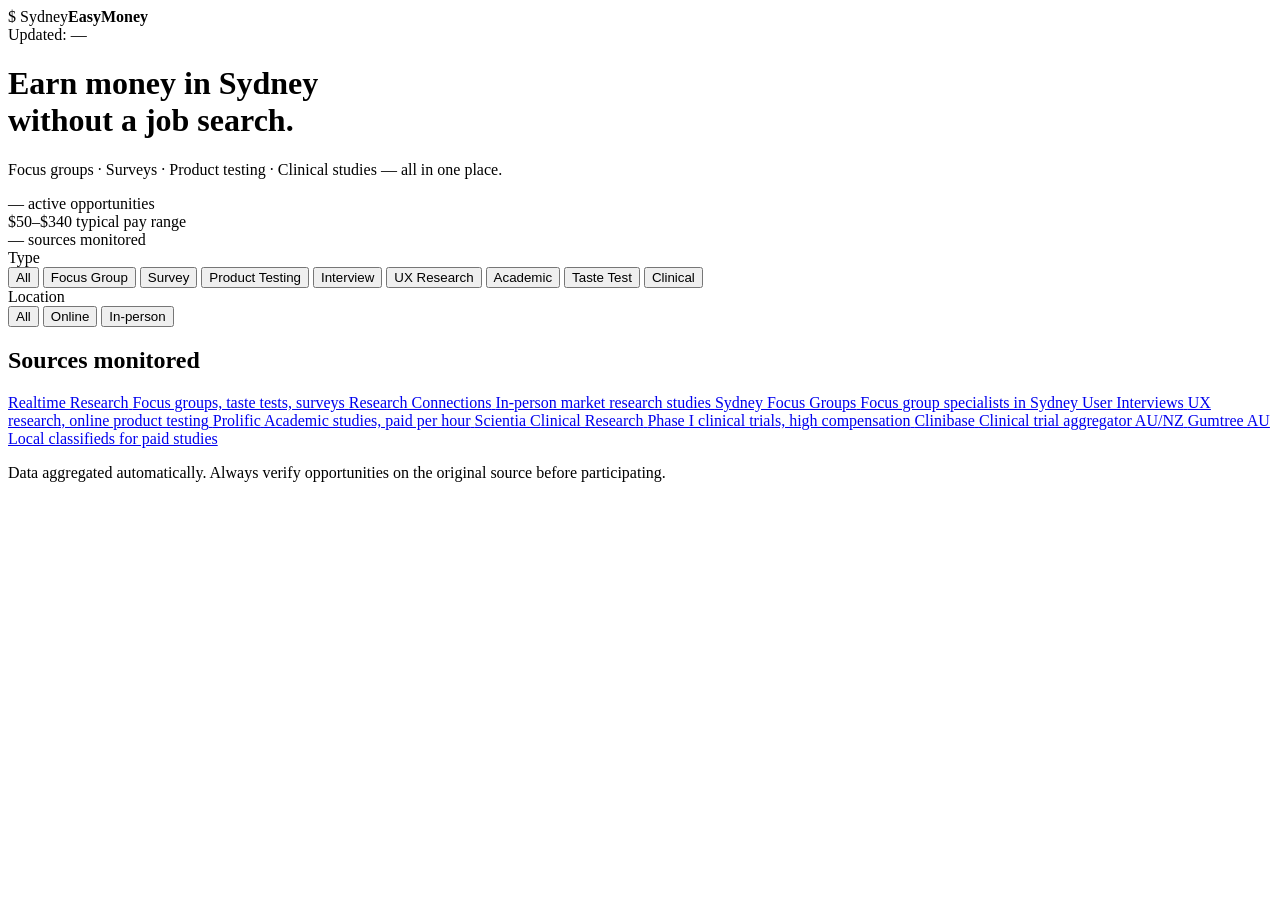
==== docs/index.html @ 599e1da1 "Create index.html" ====
<!DOCTYPE html>
<html lang="en">
<head>
  <meta charset="UTF-8" />
  <meta name="viewport" content="width=device-width, initial-scale=1.0" />
  <title>Sydney Easy Money — Ways to earn money in Sydney</title>
  <meta name="description" content="Find focus groups, market research studies, product testing and more in Sydney. Updated daily." />
  <link rel="preconnect" href="https://fonts.googleapis.com" />
  <link href="https://fonts.googleapis.com/css2?family=Space+Grotesk:wght@400;500;600;700&family=Space+Mono:wght@400;700&display=swap" rel="stylesheet" />
  <link rel="stylesheet" href="css/style.css" />
</head>
<body>

  <header class="header">
    <div class="container">
      <div class="header-inner">
        <div class="logo">
          <span class="logo-icon">$</span>
          <span class="logo-text">Sydney<strong>EasyMoney</strong></span>
        </div>
        <div class="meta">
          <span class="update-label">Updated:</span>
          <span id="last-updated" class="update-time">—</span>
        </div>
      </div>
      <h1 class="hero-title">Earn money in Sydney<br /><span class="accent">without a job search.</span></h1>
      <p class="hero-sub">Focus groups · Surveys · Product testing · Clinical studies — all in one place.</p>
    </div>
  </header>

  <main class="container main">

    <!-- Stats bar -->
    <div class="stats-bar">
      <div class="stat">
        <span id="stat-total" class="stat-num">—</span>
        <span class="stat-label">active opportunities</span>
      </div>
      <div class="stat">
        <span class="stat-num">$50–$340</span>
        <span class="stat-label">typical pay range</span>
      </div>
      <div class="stat">
        <span class="stat-num" id="stat-sources">—</span>
        <span class="stat-label">sources monitored</span>
      </div>
    </div>

    <!-- Filters -->
    <div class="filters">
      <div class="filter-group">
        <label class="filter-label">Type</label>
        <div class="filter-pills" id="type-filters">
          <button class="pill active" data-filter="type" data-value="all">All</button>
          <button class="pill" data-filter="type" data-value="Focus Group">Focus Group</button>
          <button class="pill" data-filter="type" data-value="Online Survey">Survey</button>
          <button class="pill" data-filter="type" data-value="Product Testing">Product Testing</button>
          <button class="pill" data-filter="type" data-value="Interview">Interview</button>
          <button class="pill" data-filter="type" data-value="User Research">UX Research</button>
          <button class="pill" data-filter="type" data-value="Academic Research">Academic</button>
          <button class="pill" data-filter="type" data-value="Taste Test">Taste Test</button>
          <button class="pill" data-filter="type" data-value="Clinical Study">Clinical</button>
        </div>
      </div>
      <div class="filter-group">
        <label class="filter-label">Location</label>
        <div class="filter-pills">
          <button class="pill active" data-filter="location" data-value="all">All</button>
          <button class="pill" data-filter="location" data-value="online">Online</button>
          <button class="pill" data-filter="location" data-value="presencial">In-person</button>
        </div>
      </div>
    </div>

    <!-- Cards grid -->
    <div id="cards-grid" class="cards-grid"></div>

    <!-- Empty state -->
    <div id="empty-state" class="empty-state" style="display:none;">
      <p>No opportunities match this filter right now.</p>
      <button class="btn-reset" onclick="resetFilters()">View all</button>
    </div>

    <!-- Sources section -->
    <section class="sources-section">
      <h2 class="sources-title">Sources monitored</h2>
      <div class="sources-grid">
        <a href="https://rtr.com.au/projects/" target="_blank" class="source-card">
          <span class="source-name">Realtime Research</span>
          <span class="source-desc">Focus groups, taste tests, surveys</span>
        </a>
        <a href="https://researchconnections.com.au/" target="_blank" class="source-card">
          <span class="source-name">Research Connections</span>
          <span class="source-desc">In-person market research studies</span>
        </a>
        <a href="https://www.sydneyfocusgroups.com.au/" target="_blank" class="source-card">
          <span class="source-name">Sydney Focus Groups</span>
          <span class="source-desc">Focus group specialists in Sydney</span>
        </a>
        <a href="https://app.userinterviews.com/studies" target="_blank" class="source-card">
          <span class="source-name">User Interviews</span>
          <span class="source-desc">UX research, online product testing</span>
        </a>
        <a href="https://www.prolific.com" target="_blank" class="source-card">
          <span class="source-name">Prolific</span>
          <span class="source-desc">Academic studies, paid per hour</span>
        </a>
        <a href="https://www.scientiaclinicalresearch.com.au/find-a-study/" target="_blank" class="source-card">
          <span class="source-name">Scientia Clinical Research</span>
          <span class="source-desc">Phase I clinical trials, high compensation</span>
        </a>
        <a href="https://clinibase.com/current-trials/" target="_blank" class="source-card">
          <span class="source-name">Clinibase</span>
          <span class="source-desc">Clinical trial aggregator AU/NZ</span>
        </a>
        <a href="https://www.gumtree.com.au/s-jobs/sydney/paid+research/k0c9300l3005796" target="_blank" class="source-card">
          <span class="source-name">Gumtree AU</span>
          <span class="source-desc">Local classifieds for paid studies</span>
        </a>
      </div>
    </section>

  </main>

  <footer class="footer">
    <div class="container">
      <p>Data aggregated automatically. Always verify opportunities on the original source before participating.</p>
    </div>
  </footer>

  <script src="js/app.js"></script>
</body>
</html>
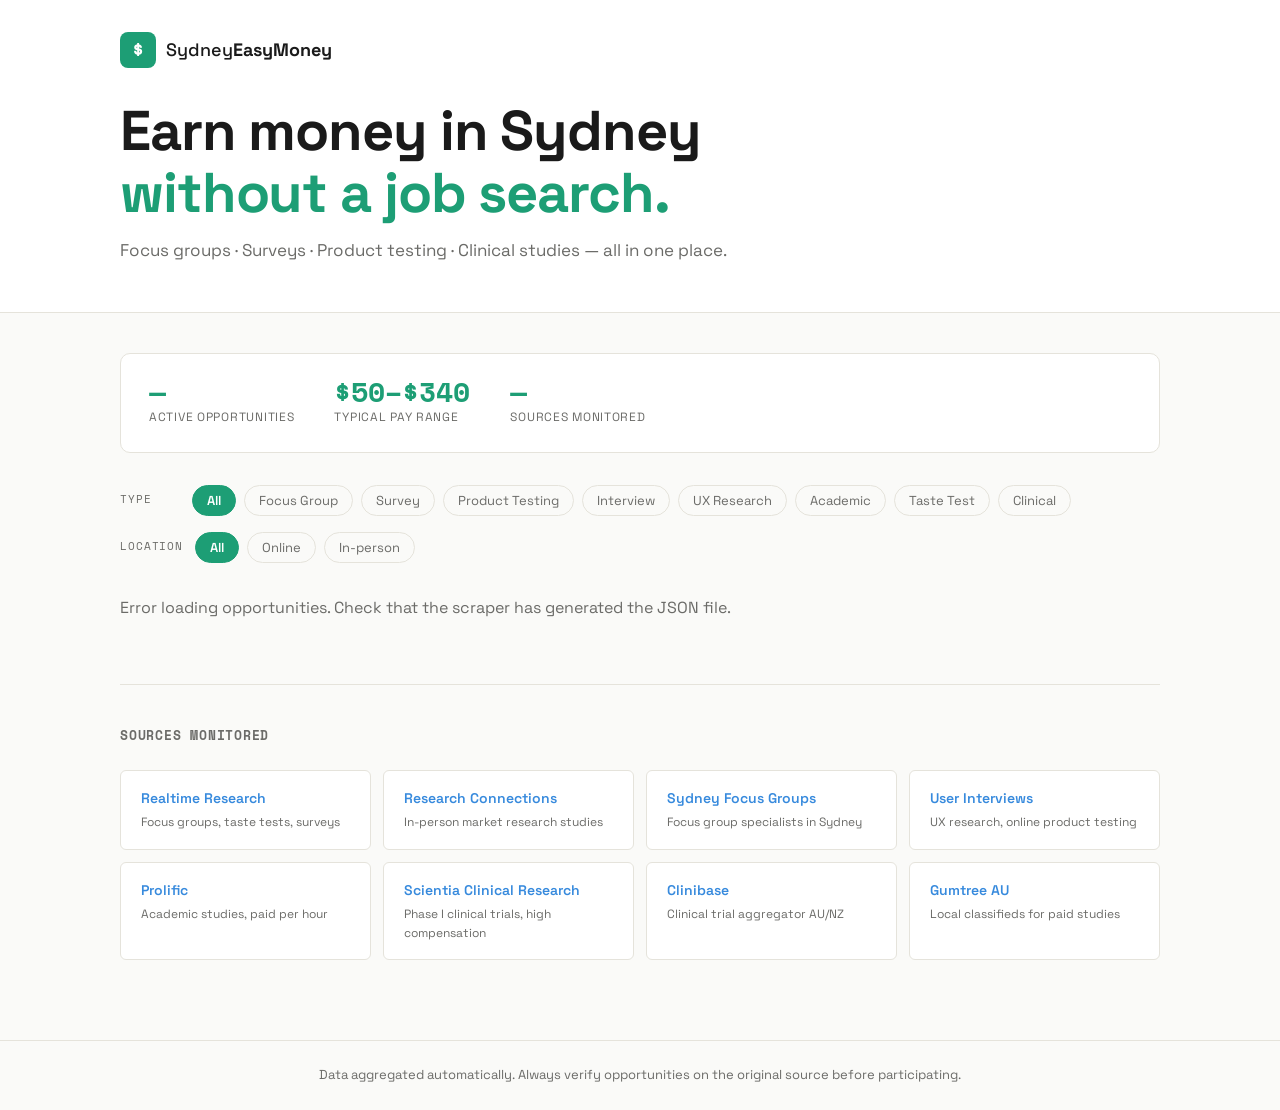
==== commit 33baecae: "Add files via upload" ====
--- a/docs/index.html
+++ b/docs/index.html
@@ -17,10 +17,6 @@
         <div class="logo">
           <span class="logo-icon">$</span>
           <span class="logo-text">Sydney<strong>EasyMoney</strong></span>
-        </div>
-        <div class="meta">
-          <span class="update-label">Updated:</span>
-          <span id="last-updated" class="update-time">—</span>
         </div>
       </div>
       <h1 class="hero-title">Earn money in Sydney<br /><span class="accent">without a job search.</span></h1>
--- a/docs/css/style.css
+++ b/docs/css/style.css
@@ -0,0 +1,377 @@
+/* ─── Tokens ─────────────────────────────────────────── */
+:root {
+  --bg: #fafaf8;
+  --surface: #ffffff;
+  --surface-2: #f1efe8;
+  --border: #e5e3db;
+  --text: #1a1a1a;
+  --text-muted: #6b6b68;
+  --accent: #1d9e75;        /* teal — money, growth */
+  --accent-dim: rgba(29,158,117,0.10);
+  --accent-2: #378add;      /* blue for secondary */
+  --red: #c0392b;
+  --radius: 10px;
+  --radius-sm: 6px;
+  --font-display: 'Space Grotesk', sans-serif;
+  --font-mono: 'Space Mono', monospace;
+}
+
+/* ─── Reset ──────────────────────────────────────────── */
+*, *::before, *::after { box-sizing: border-box; margin: 0; padding: 0; }
+html { scroll-behavior: smooth; }
+body {
+  background: var(--bg);
+  color: var(--text);
+  font-family: var(--font-display);
+  font-size: 16px;
+  line-height: 1.6;
+  -webkit-font-smoothing: antialiased;
+}
+a { color: inherit; text-decoration: none; }
+
+/* ─── Layout ──────────────────────────────────────────── */
+.container {
+  max-width: 1080px;
+  margin: 0 auto;
+  padding: 0 20px;
+}
+
+/* ─── Header ─────────────────────────────────────────── */
+.header {
+  background: var(--surface);
+  border-bottom: 1px solid var(--border);
+  padding: 32px 0 48px;
+}
+
+.header-inner {
+  display: flex;
+  align-items: center;
+  justify-content: space-between;
+  margin-bottom: 32px;
+}
+
+.logo {
+  display: flex;
+  align-items: center;
+  gap: 10px;
+  font-size: 18px;
+  font-weight: 500;
+}
+
+.logo-icon {
+  width: 36px;
+  height: 36px;
+  background: var(--accent);
+  color: #ffffff;
+  border-radius: 8px;
+  display: grid;
+  place-items: center;
+  font-family: var(--font-mono);
+  font-weight: 700;
+  font-size: 20px;
+  flex-shrink: 0;
+}
+
+.logo-text strong { font-weight: 700; }
+
+.hero-title {
+  font-size: clamp(32px, 5vw, 56px);
+  font-weight: 700;
+  line-height: 1.1;
+  letter-spacing: -0.02em;
+  margin-bottom: 14px;
+}
+
+.accent { color: var(--accent); }
+
+.hero-sub {
+  color: var(--text-muted);
+  font-size: 17px;
+  font-weight: 400;
+}
+
+/* ─── Main ───────────────────────────────────────────── */
+.main { padding: 40px 20px 80px; }
+
+/* ─── Stats bar ──────────────────────────────────────── */
+.stats-bar {
+  display: flex;
+  gap: 40px;
+  padding: 24px 28px;
+  background: var(--surface);
+  border: 1px solid var(--border);
+  border-radius: var(--radius);
+  margin-bottom: 32px;
+  flex-wrap: wrap;
+}
+
+.stat { display: flex; flex-direction: column; gap: 2px; }
+
+.stat-num {
+  font-family: var(--font-mono);
+  font-size: 28px;
+  font-weight: 700;
+  color: var(--accent);
+  line-height: 1;
+}
+
+.stat-label {
+  font-size: 12px;
+  color: var(--text-muted);
+  text-transform: uppercase;
+  letter-spacing: 0.06em;
+}
+
+/* ─── Filters ────────────────────────────────────────── */
+.filters {
+  display: flex;
+  flex-direction: column;
+  gap: 16px;
+  margin-bottom: 32px;
+}
+
+.filter-group { display: flex; align-items: center; gap: 12px; flex-wrap: wrap; }
+
+.filter-label {
+  font-family: var(--font-mono);
+  font-size: 11px;
+  color: var(--text-muted);
+  text-transform: uppercase;
+  letter-spacing: 0.08em;
+  min-width: 60px;
+  flex-shrink: 0;
+}
+
+.filter-pills { display: flex; gap: 8px; flex-wrap: wrap; }
+
+.pill {
+  padding: 6px 14px;
+  border-radius: 100px;
+  border: 1px solid var(--border);
+  background: transparent;
+  color: var(--text-muted);
+  font-family: var(--font-display);
+  font-size: 13px;
+  cursor: pointer;
+  transition: all 0.15s ease;
+  white-space: nowrap;
+}
+
+.pill:hover {
+  border-color: var(--accent);
+  color: var(--text);
+}
+
+.pill.active {
+  background: var(--accent);
+  border-color: var(--accent);
+  color: #ffffff;
+  font-weight: 600;
+}
+
+/* ─── Cards grid ─────────────────────────────────────── */
+.cards-grid {
+  display: grid;
+  grid-template-columns: repeat(auto-fill, minmax(300px, 1fr));
+  gap: 16px;
+}
+
+.card {
+  background: var(--surface);
+  border: 1px solid var(--border);
+  border-radius: var(--radius);
+  padding: 22px;
+  display: flex;
+  flex-direction: column;
+  gap: 14px;
+  transition: border-color 0.15s ease, transform 0.15s ease;
+  cursor: pointer;
+  position: relative;
+  overflow: hidden;
+}
+
+.card::before {
+  content: '';
+  position: absolute;
+  top: 0; left: 0;
+  width: 3px;
+  height: 100%;
+  background: var(--accent);
+  opacity: 0;
+  transition: opacity 0.15s ease;
+}
+
+.card:hover {
+  border-color: #3a3a3a;
+  transform: translateY(-2px);
+}
+
+.card:hover::before { opacity: 1; }
+
+.card-header {
+  display: flex;
+  align-items: flex-start;
+  justify-content: space-between;
+  gap: 10px;
+}
+
+.card-pay {
+  font-family: var(--font-mono);
+  font-size: 22px;
+  font-weight: 700;
+  color: var(--accent);
+  white-space: nowrap;
+  flex-shrink: 0;
+}
+
+.card-type-badge {
+  font-size: 11px;
+  font-weight: 600;
+  text-transform: uppercase;
+  letter-spacing: 0.06em;
+  padding: 3px 8px;
+  border-radius: 4px;
+  background: var(--accent-dim);
+  color: var(--accent);
+  white-space: nowrap;
+}
+
+.card-title {
+  font-size: 15px;
+  font-weight: 500;
+  line-height: 1.4;
+  color: var(--text);
+}
+
+.card-footer {
+  display: flex;
+  align-items: center;
+  justify-content: space-between;
+  gap: 8px;
+  margin-top: auto;
+}
+
+.card-source {
+  font-size: 12px;
+  color: var(--text-muted);
+  font-family: var(--font-mono);
+}
+
+.card-location {
+  font-size: 12px;
+  color: var(--text-muted);
+  display: flex;
+  align-items: center;
+  gap: 4px;
+}
+
+.card-location::before {
+  content: '📍';
+  font-size: 10px;
+}
+
+.card-link {
+  display: inline-flex;
+  align-items: center;
+  gap: 6px;
+  font-size: 13px;
+  font-weight: 600;
+  color: var(--accent);
+  margin-top: 4px;
+  padding: 8px 16px;
+  border: 1px solid var(--accent);
+  border-radius: var(--radius-sm);
+  transition: background 0.15s ease, color 0.15s ease;
+  align-self: flex-start;
+}
+
+.card-link:hover {
+  background: var(--accent);
+  color: #ffffff;
+}
+
+/* ─── Empty state ────────────────────────────────────── */
+.empty-state {
+  text-align: center;
+  padding: 80px 20px;
+  color: var(--text-muted);
+}
+
+.btn-reset {
+  margin-top: 16px;
+  padding: 10px 24px;
+  background: var(--accent);
+  color: #ffffff;
+  border: none;
+  border-radius: var(--radius-sm);
+  font-family: var(--font-display);
+  font-weight: 600;
+  cursor: pointer;
+}
+
+/* ─── Sources section ────────────────────────────────── */
+.sources-section {
+  margin-top: 64px;
+  padding-top: 40px;
+  border-top: 1px solid var(--border);
+}
+
+.sources-title {
+  font-size: 20px;
+  font-weight: 600;
+  margin-bottom: 24px;
+  color: var(--text-muted);
+  text-transform: uppercase;
+  letter-spacing: 0.06em;
+  font-family: var(--font-mono);
+  font-size: 13px;
+}
+
+.sources-grid {
+  display: grid;
+  grid-template-columns: repeat(auto-fill, minmax(240px, 1fr));
+  gap: 12px;
+}
+
+.source-card {
+  display: flex;
+  flex-direction: column;
+  gap: 4px;
+  padding: 16px 20px;
+  background: var(--surface);
+  border: 1px solid var(--border);
+  border-radius: var(--radius-sm);
+  transition: border-color 0.15s ease;
+}
+
+.source-card:hover { border-color: var(--accent-2); }
+
+.source-name {
+  font-size: 14px;
+  font-weight: 600;
+  color: var(--accent-2);
+}
+
+.source-desc {
+  font-size: 12px;
+  color: var(--text-muted);
+}
+
+/* ─── Footer ─────────────────────────────────────────── */
+.footer {
+  border-top: 1px solid var(--border);
+  padding: 24px 0;
+  text-align: center;
+  color: var(--text-muted);
+  font-size: 13px;
+}
+
+/* ─── Responsive ─────────────────────────────────────── */
+@media (max-width: 600px) {
+  .stats-bar { gap: 24px; padding: 20px; }
+  .stat-num { font-size: 22px; }
+  .header-inner { flex-direction: column; align-items: flex-start; gap: 12px; }
+  .cards-grid { grid-template-columns: 1fr; }
+  .filter-group { flex-direction: column; align-items: flex-start; }
+  .filter-label { min-width: unset; }
+}
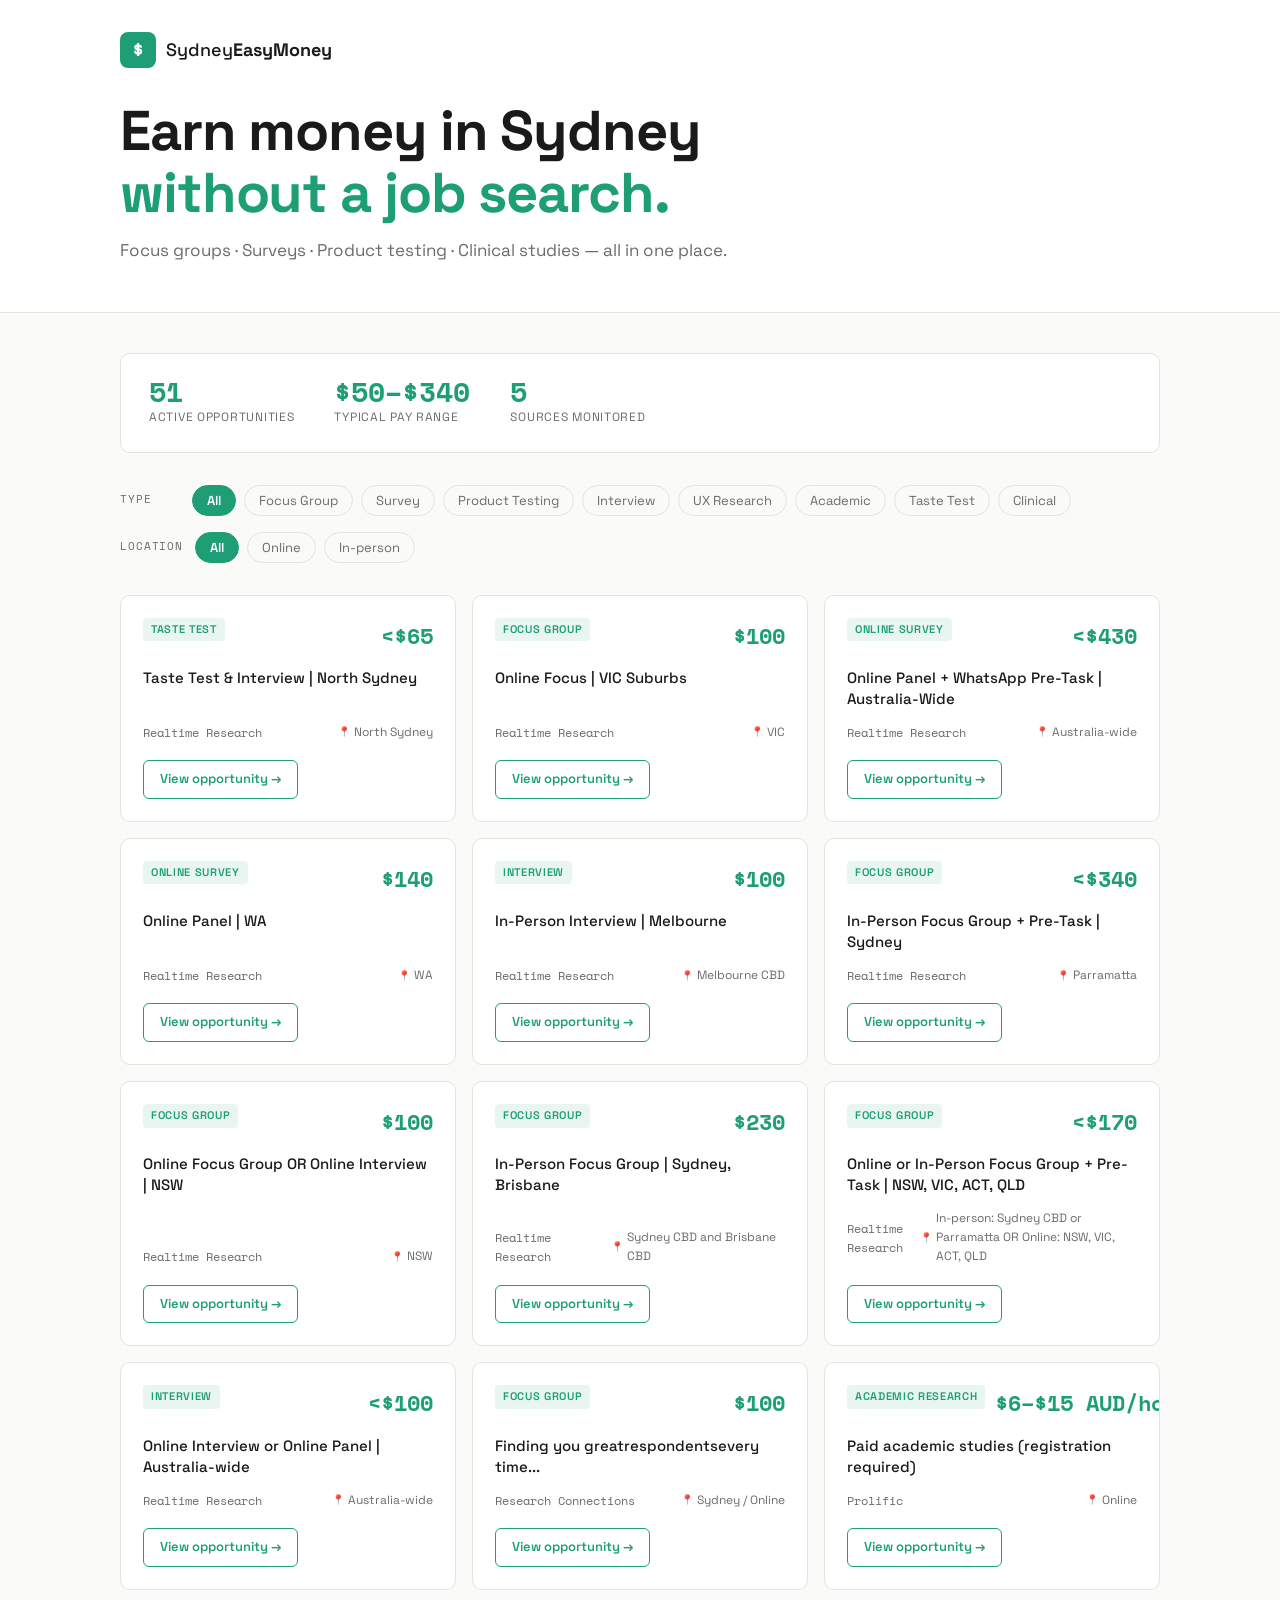
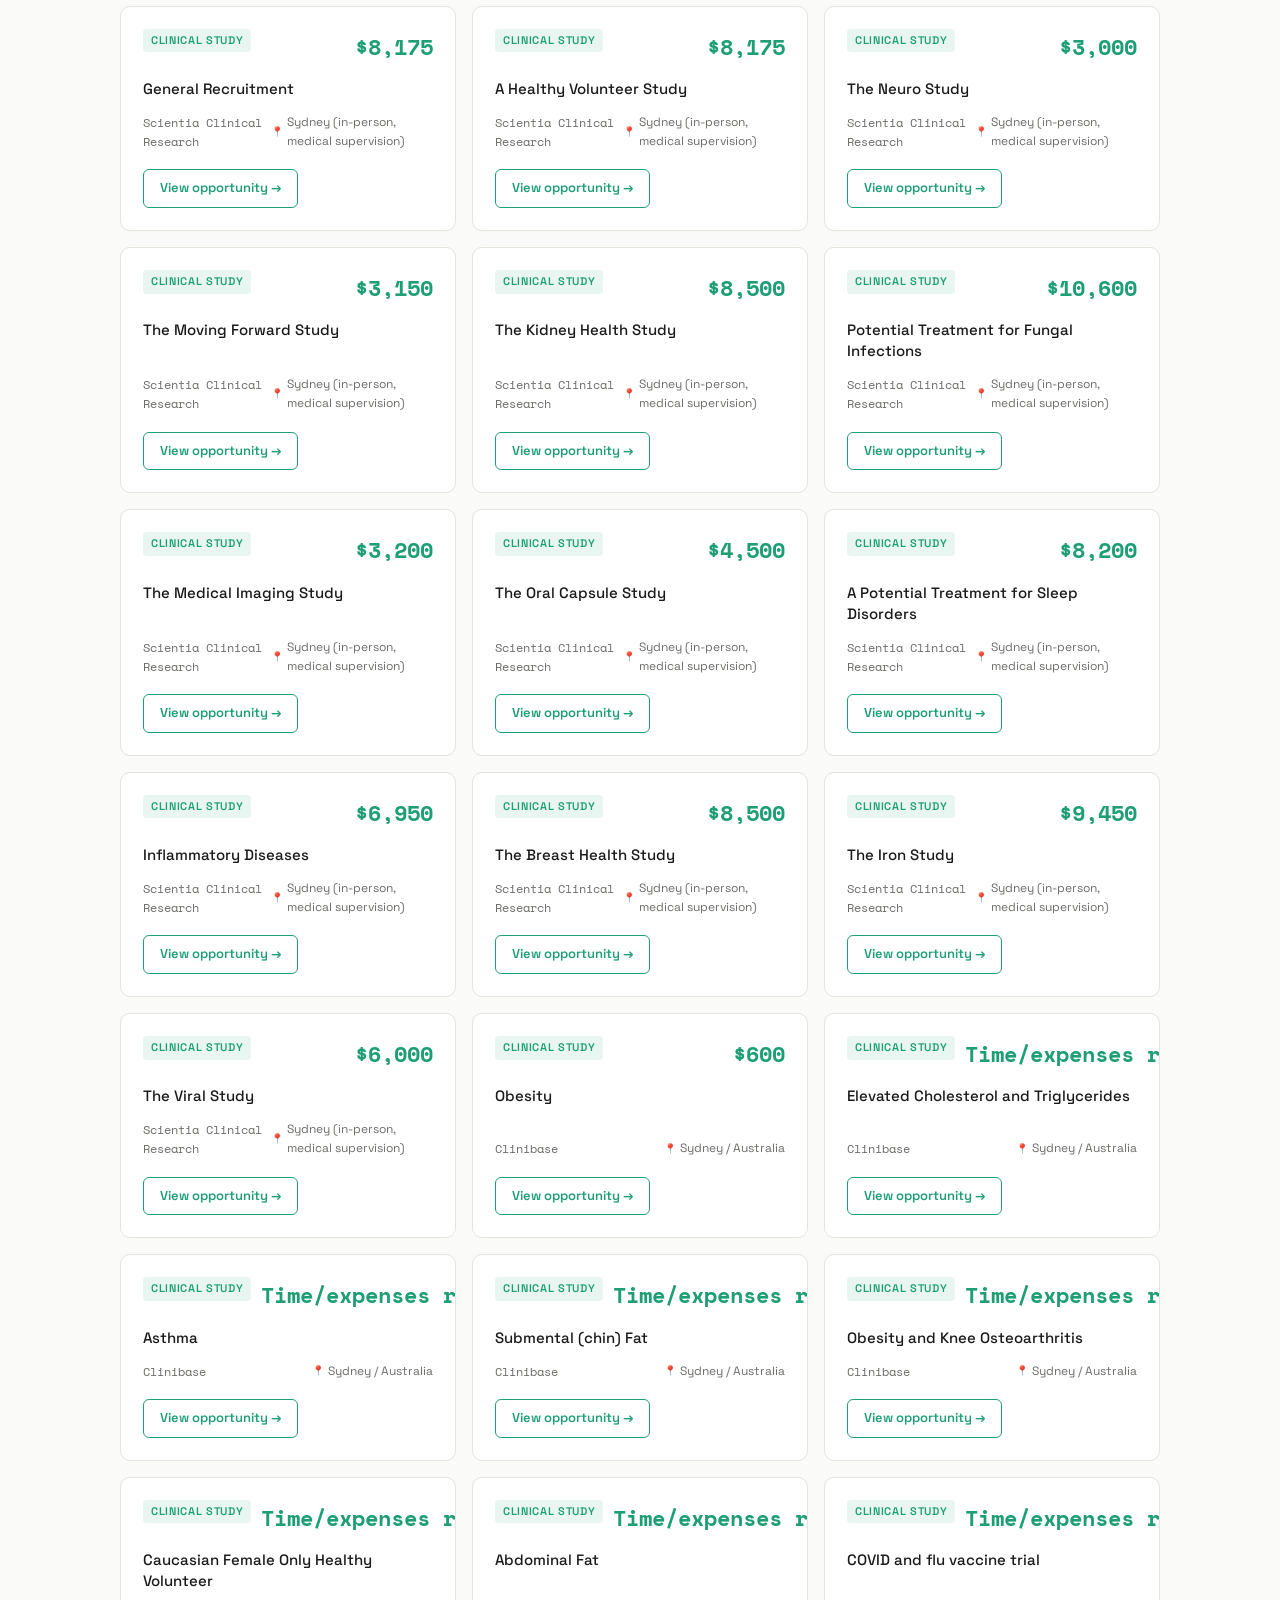
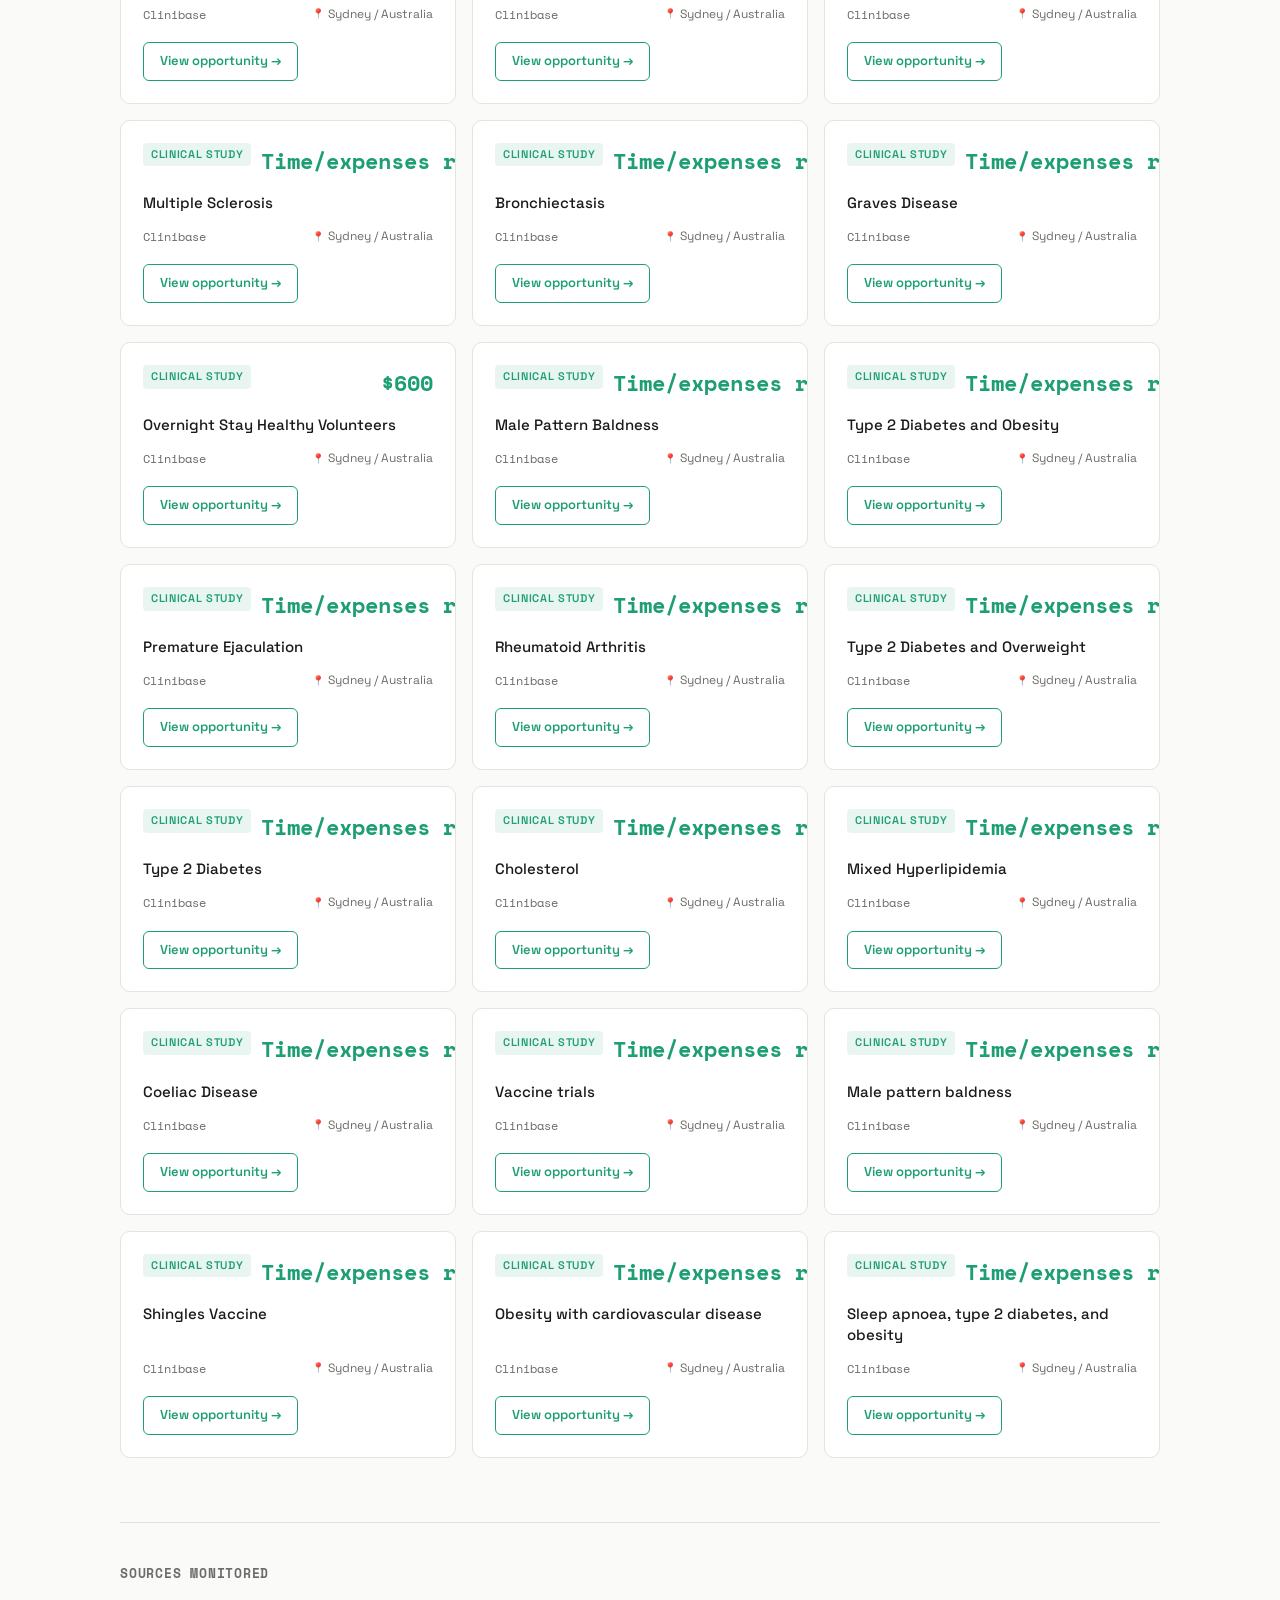
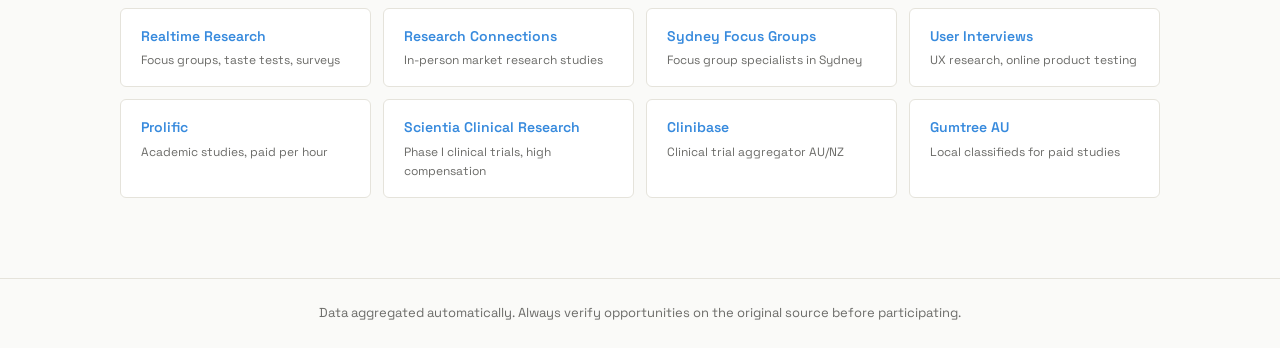
==== commit 346b3114: "Add files via upload" ====
--- a/docs/index.html
+++ b/docs/index.html
@@ -8,6 +8,14 @@
   <link rel="preconnect" href="https://fonts.googleapis.com" />
   <link href="https://fonts.googleapis.com/css2?family=Space+Grotesk:wght@400;500;600;700&family=Space+Mono:wght@400;700&display=swap" rel="stylesheet" />
   <link rel="stylesheet" href="css/style.css" />
+  <!-- Google Analytics -->
+  <script async src="https://www.googletagmanager.com/gtag/js?id=G-6JJDST3JDK"></script>
+  <script>
+    window.dataLayer = window.dataLayer || [];
+    function gtag(){dataLayer.push(arguments);}
+    gtag('js', new Date());
+    gtag('config', 'G-6JJDST3JDK');
+  </script>
 </head>
 <body>
 
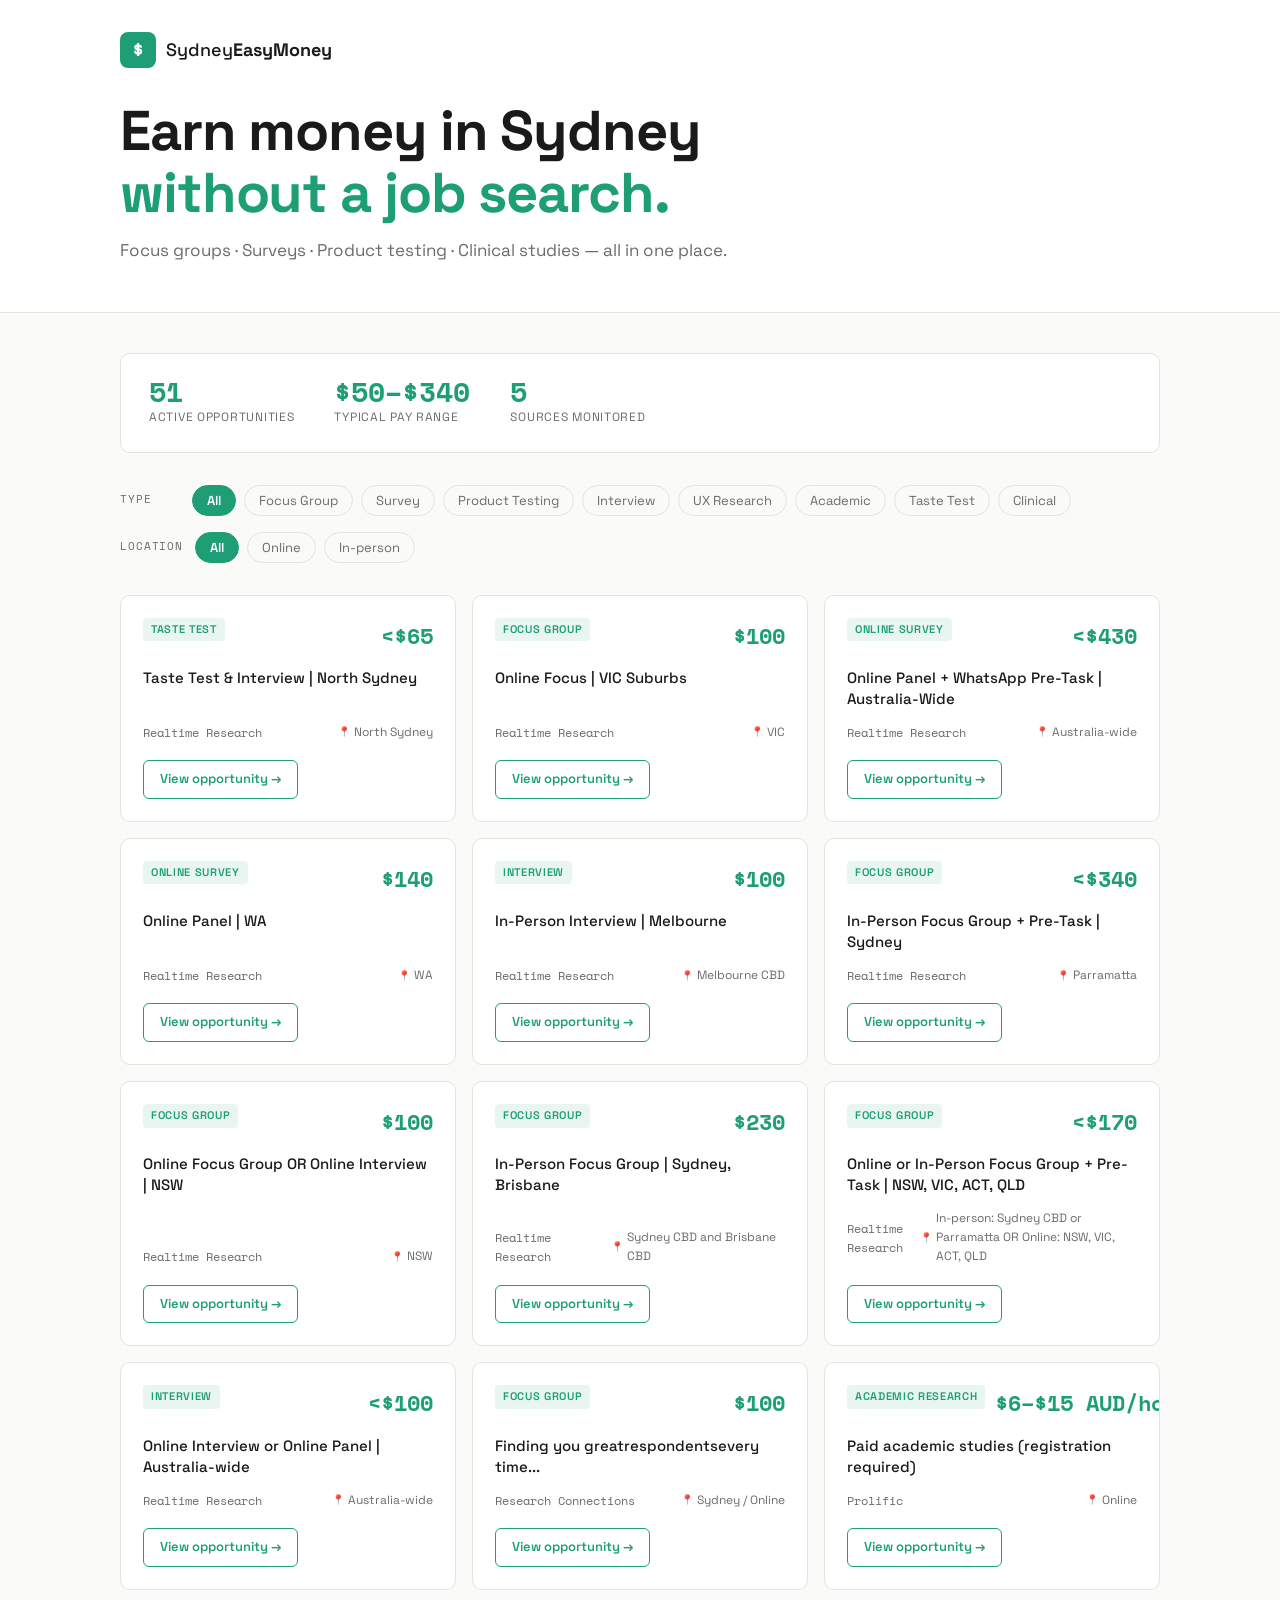
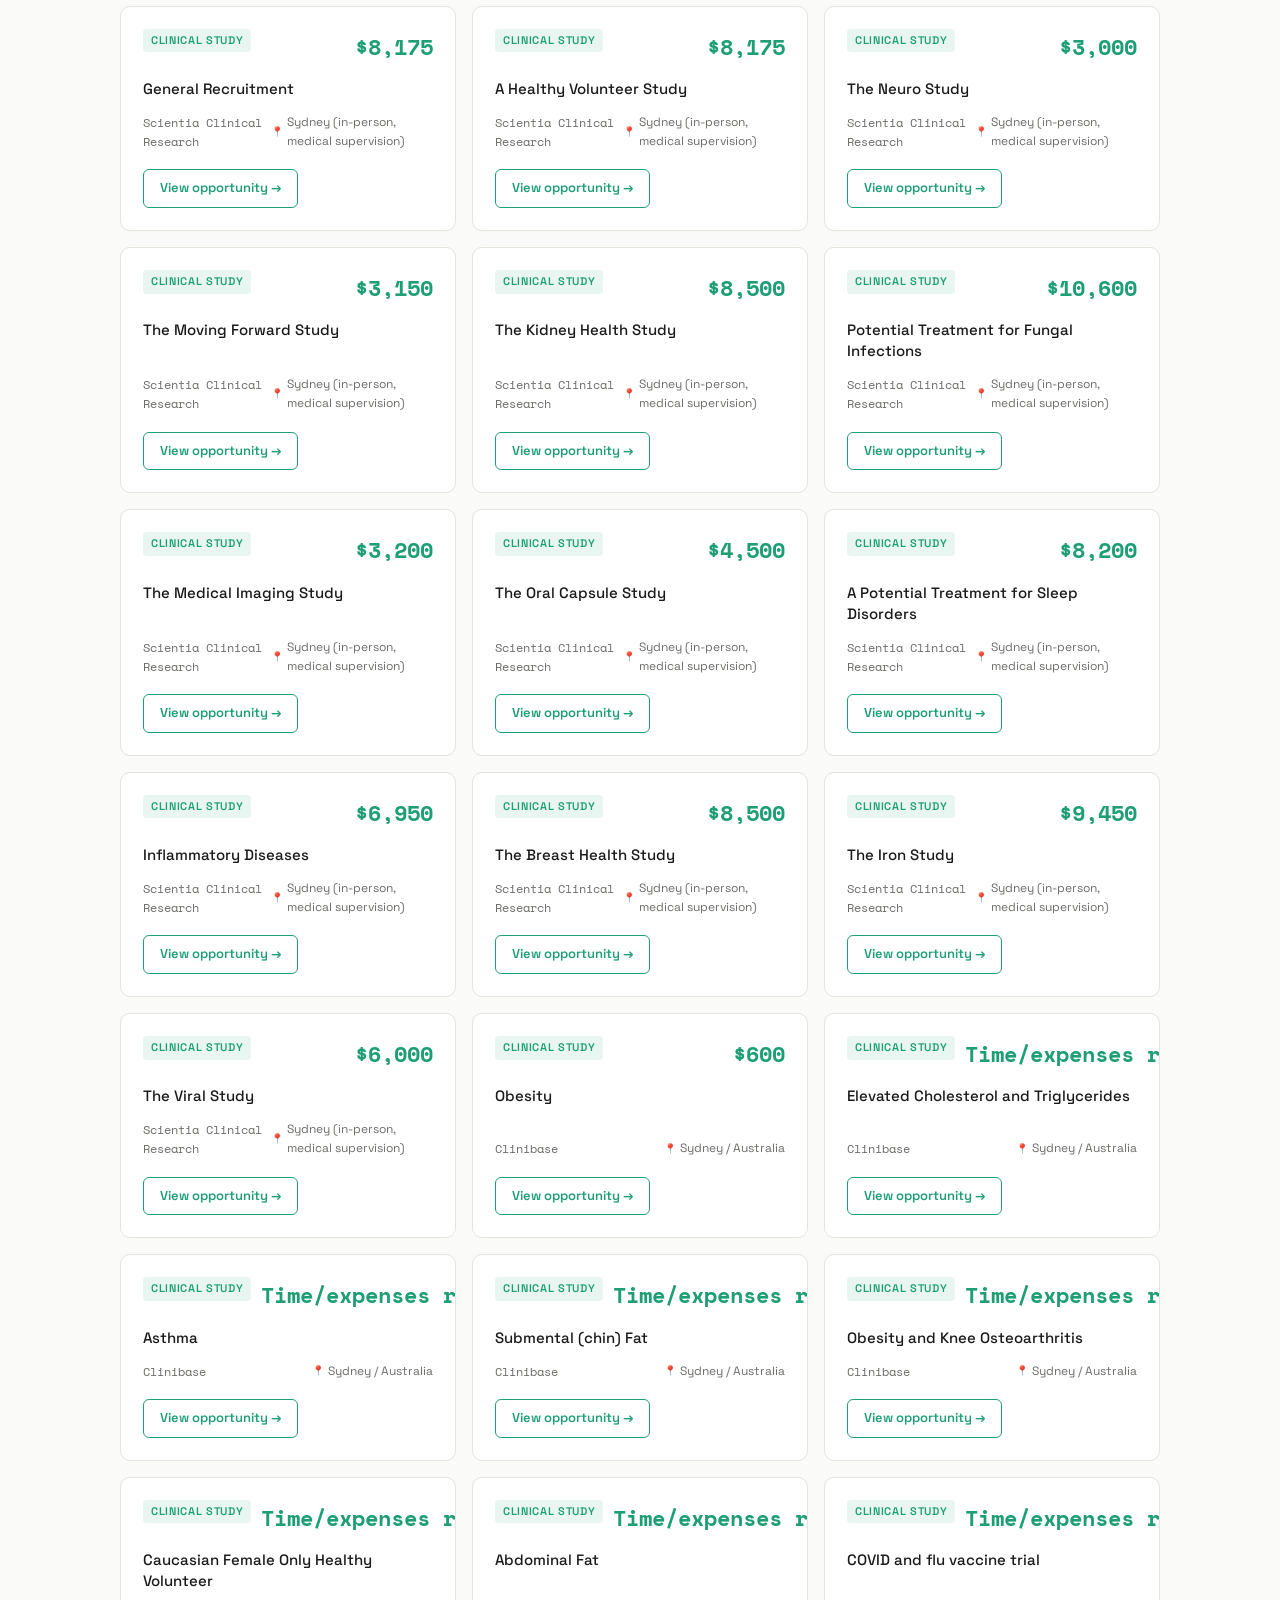
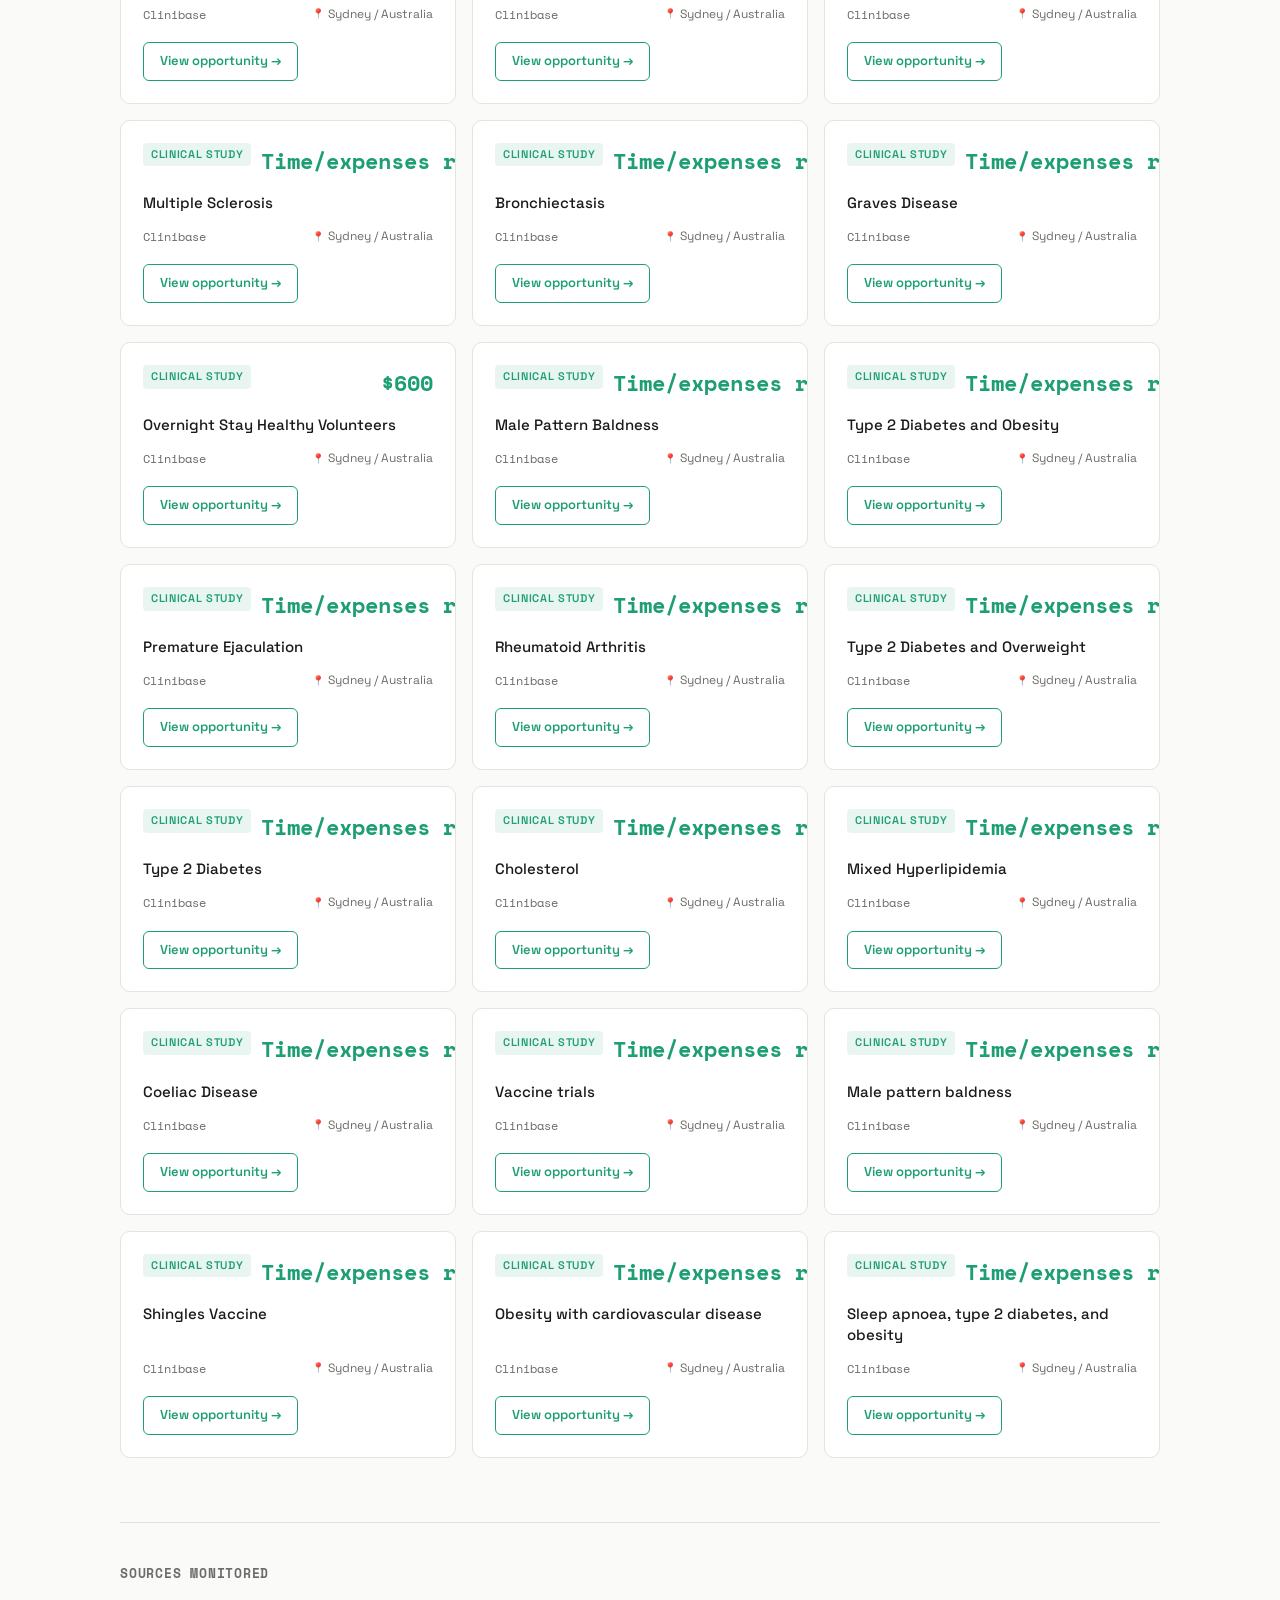
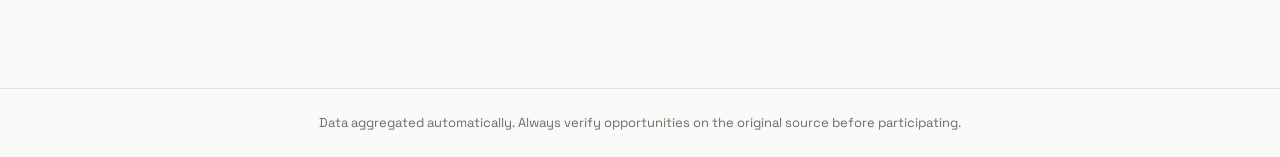
==== commit 21343bb6: "Add files via upload" ====
--- a/docs/index.html
+++ b/docs/index.html
@@ -88,40 +88,7 @@
     <!-- Sources section -->
     <section class="sources-section">
       <h2 class="sources-title">Sources monitored</h2>
-      <div class="sources-grid">
-        <a href="https://rtr.com.au/projects/" target="_blank" class="source-card">
-          <span class="source-name">Realtime Research</span>
-          <span class="source-desc">Focus groups, taste tests, surveys</span>
-        </a>
-        <a href="https://researchconnections.com.au/" target="_blank" class="source-card">
-          <span class="source-name">Research Connections</span>
-          <span class="source-desc">In-person market research studies</span>
-        </a>
-        <a href="https://www.sydneyfocusgroups.com.au/" target="_blank" class="source-card">
-          <span class="source-name">Sydney Focus Groups</span>
-          <span class="source-desc">Focus group specialists in Sydney</span>
-        </a>
-        <a href="https://app.userinterviews.com/studies" target="_blank" class="source-card">
-          <span class="source-name">User Interviews</span>
-          <span class="source-desc">UX research, online product testing</span>
-        </a>
-        <a href="https://www.prolific.com" target="_blank" class="source-card">
-          <span class="source-name">Prolific</span>
-          <span class="source-desc">Academic studies, paid per hour</span>
-        </a>
-        <a href="https://www.scientiaclinicalresearch.com.au/find-a-study/" target="_blank" class="source-card">
-          <span class="source-name">Scientia Clinical Research</span>
-          <span class="source-desc">Phase I clinical trials, high compensation</span>
-        </a>
-        <a href="https://clinibase.com/current-trials/" target="_blank" class="source-card">
-          <span class="source-name">Clinibase</span>
-          <span class="source-desc">Clinical trial aggregator AU/NZ</span>
-        </a>
-        <a href="https://www.gumtree.com.au/s-jobs/sydney/paid+research/k0c9300l3005796" target="_blank" class="source-card">
-          <span class="source-name">Gumtree AU</span>
-          <span class="source-desc">Local classifieds for paid studies</span>
-        </a>
-      </div>
+      <div id="sources-grid" class="sources-grid"></div>
     </section>
 
   </main>
